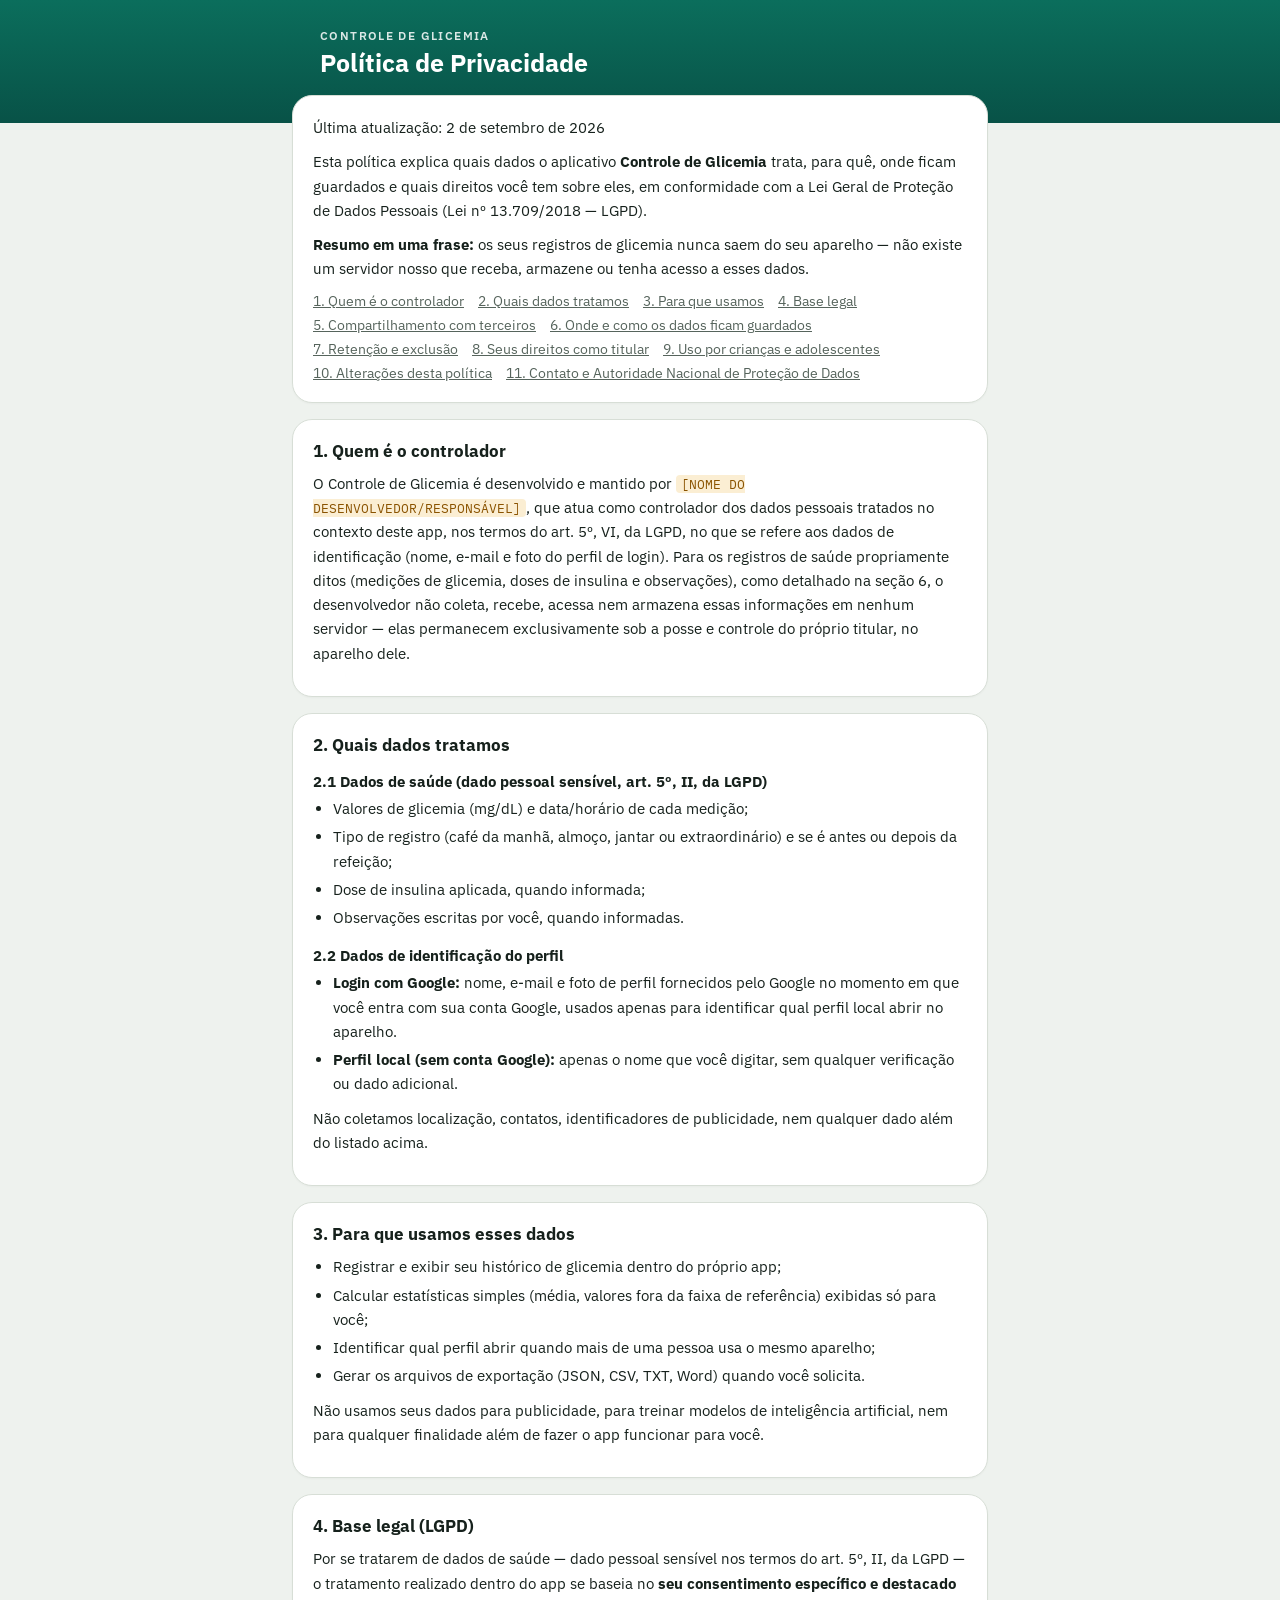
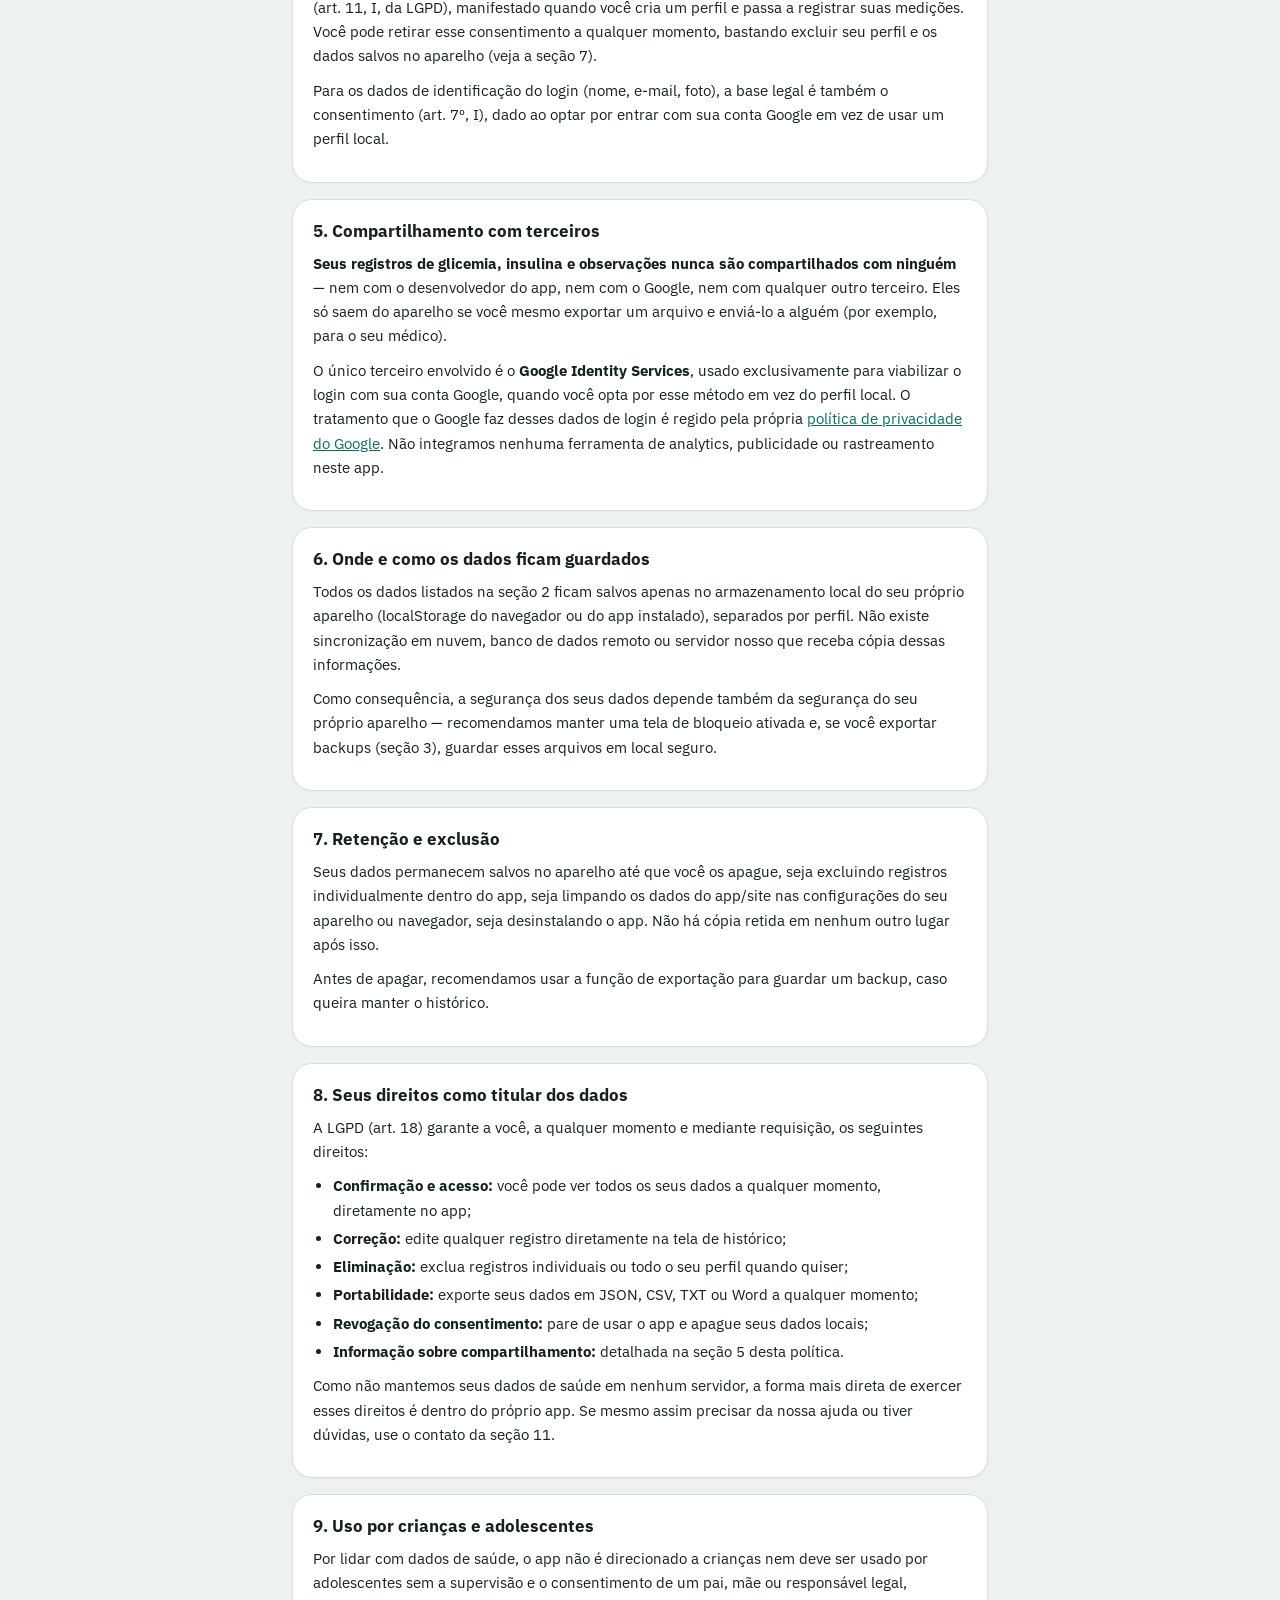
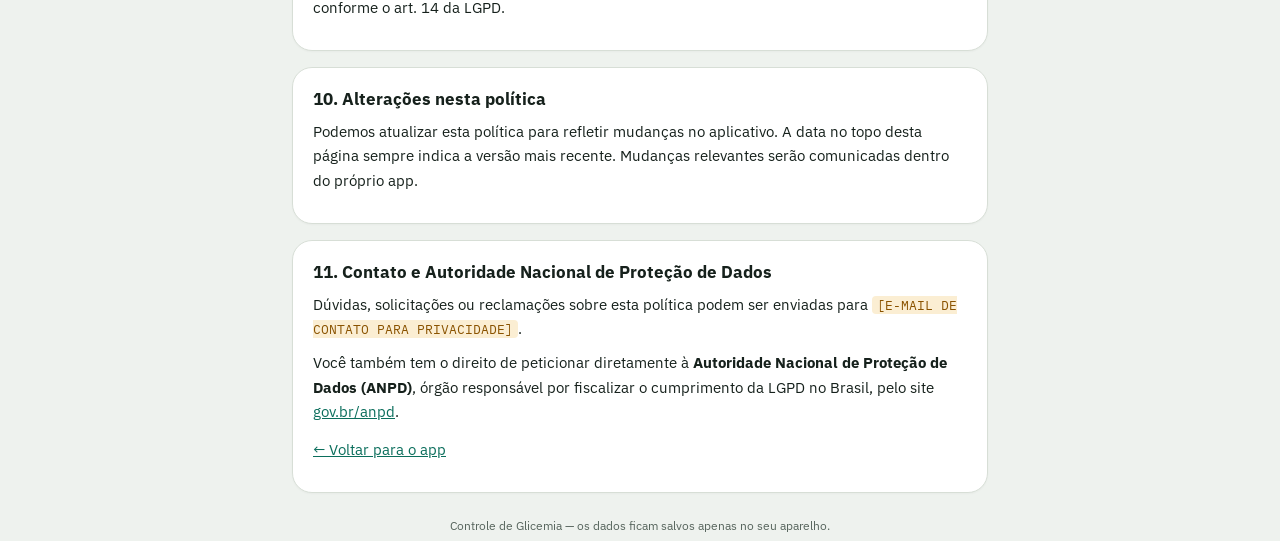
==== controle-glicemia/privacidade.html @ b474ab2a "Adiciona política de privacidade conforme a LGPD Cria controle-glicemia/privacidade.html cobrindo os" ====
<!DOCTYPE html>
<html lang="pt-BR">
<head>
<meta charset="UTF-8">
<meta name="viewport" content="width=device-width, initial-scale=1.0">
<title>Política de Privacidade — Controle de Glicemia</title>
<meta name="theme-color" content="#0b6e5c">
<link rel="icon" href="icons/icon-192.png">
<link rel="preconnect" href="https://fonts.googleapis.com">
<link rel="preconnect" href="https://fonts.gstatic.com" crossorigin>
<link rel="stylesheet" href="https://fonts.googleapis.com/css2?family=IBM+Plex+Mono:wght@500;600;700&family=IBM+Plex+Sans:wght@400;500;600;700&display=swap">
<link rel="stylesheet" href="style.css">
<style>
  .policy-container {
    max-width: 720px;
  }
  .policy-updated {
    font-size: 0.82rem;
    color: var(--ink-muted);
    margin: 0 0 4px;
  }
  .policy-card h2 {
    font-size: 1.05rem;
    font-weight: 700;
    margin: 0 0 10px;
  }
  .policy-card h3 {
    font-size: 0.92rem;
    font-weight: 700;
    margin: 16px 0 6px;
  }
  .policy-card p {
    margin: 0 0 10px;
    font-size: 0.92rem;
    line-height: 1.65;
    color: var(--ink);
  }
  .policy-card ul {
    margin: 0 0 10px;
    padding-left: 20px;
    font-size: 0.92rem;
    line-height: 1.65;
  }
  .policy-card li {
    margin-bottom: 4px;
  }
  .policy-card a {
    color: var(--accent);
  }
  .policy-toc {
    display: flex;
    flex-wrap: wrap;
    gap: 6px 14px;
    font-size: 0.85rem;
  }
  .policy-toc a {
    color: var(--ink-muted);
  }
  .policy-back {
    display: inline-block;
    margin-top: 4px;
  }
  .placeholder {
    background: var(--status-high-bg);
    color: var(--status-high-fg);
    padding: 1px 5px;
    border-radius: 4px;
    font-family: var(--font-mono);
    font-size: 0.85em;
  }
</style>
</head>
<body>
  <header class="app-header">
    <div class="header-inner">
      <div class="header-text">
        <p class="eyebrow">Controle de Glicemia</p>
        <h1>Política de Privacidade</h1>
      </div>
    </div>
  </header>

  <main class="container policy-container">

    <section class="card policy-card">
      <p class="policy-updated">Última atualização: 2 de setembro de 2026</p>
      <p>
        Esta política explica quais dados o aplicativo <strong>Controle de
        Glicemia</strong> trata, para quê, onde ficam guardados e quais
        direitos você tem sobre eles, em conformidade com a Lei Geral de
        Proteção de Dados Pessoais (Lei nº 13.709/2018 — LGPD).
      </p>
      <p>
        <strong>Resumo em uma frase:</strong> os seus registros de glicemia
        nunca saem do seu aparelho — não existe um servidor nosso que
        receba, armazene ou tenha acesso a esses dados.
      </p>
      <nav class="policy-toc" aria-label="Sumário">
        <a href="#controlador">1. Quem é o controlador</a>
        <a href="#dados">2. Quais dados tratamos</a>
        <a href="#finalidade">3. Para que usamos</a>
        <a href="#base-legal">4. Base legal</a>
        <a href="#terceiros">5. Compartilhamento com terceiros</a>
        <a href="#armazenamento">6. Onde e como os dados ficam guardados</a>
        <a href="#retencao">7. Retenção e exclusão</a>
        <a href="#direitos">8. Seus direitos como titular</a>
        <a href="#criancas">9. Uso por crianças e adolescentes</a>
        <a href="#alteracoes">10. Alterações desta política</a>
        <a href="#contato">11. Contato e Autoridade Nacional de Proteção de Dados</a>
      </nav>
    </section>

    <section class="card policy-card" id="controlador">
      <h2>1. Quem é o controlador</h2>
      <p>
        O Controle de Glicemia é desenvolvido e mantido por
        <span class="placeholder">[NOME DO DESENVOLVEDOR/RESPONSÁVEL]</span>,
        que atua como controlador dos dados pessoais tratados no contexto
        deste app, nos termos do art. 5º, VI, da LGPD, no que se refere aos
        dados de identificação (nome, e-mail e foto do perfil de login).
        Para os registros de saúde propriamente ditos (medições de
        glicemia, doses de insulina e observações), como detalhado na
        seção 6, o desenvolvedor não coleta, recebe, acessa nem armazena
        essas informações em nenhum servidor — elas permanecem
        exclusivamente sob a posse e controle do próprio titular, no
        aparelho dele.
      </p>
    </section>

    <section class="card policy-card" id="dados">
      <h2>2. Quais dados tratamos</h2>
      <h3>2.1 Dados de saúde (dado pessoal sensível, art. 5º, II, da LGPD)</h3>
      <ul>
        <li>Valores de glicemia (mg/dL) e data/horário de cada medição;</li>
        <li>Tipo de registro (café da manhã, almoço, jantar ou extraordinário) e se é antes ou depois da refeição;</li>
        <li>Dose de insulina aplicada, quando informada;</li>
        <li>Observações escritas por você, quando informadas.</li>
      </ul>
      <h3>2.2 Dados de identificação do perfil</h3>
      <ul>
        <li><strong>Login com Google:</strong> nome, e-mail e foto de perfil fornecidos pelo Google no momento em que você entra com sua conta Google, usados apenas para identificar qual perfil local abrir no aparelho.</li>
        <li><strong>Perfil local (sem conta Google):</strong> apenas o nome que você digitar, sem qualquer verificação ou dado adicional.</li>
      </ul>
      <p>Não coletamos localização, contatos, identificadores de publicidade, nem qualquer dado além do listado acima.</p>
    </section>

    <section class="card policy-card" id="finalidade">
      <h2>3. Para que usamos esses dados</h2>
      <ul>
        <li>Registrar e exibir seu histórico de glicemia dentro do próprio app;</li>
        <li>Calcular estatísticas simples (média, valores fora da faixa de referência) exibidas só para você;</li>
        <li>Identificar qual perfil abrir quando mais de uma pessoa usa o mesmo aparelho;</li>
        <li>Gerar os arquivos de exportação (JSON, CSV, TXT, Word) quando você solicita.</li>
      </ul>
      <p>Não usamos seus dados para publicidade, para treinar modelos de inteligência artificial, nem para qualquer finalidade além de fazer o app funcionar para você.</p>
    </section>

    <section class="card policy-card" id="base-legal">
      <h2>4. Base legal (LGPD)</h2>
      <p>
        Por se tratarem de dados de saúde — dado pessoal sensível nos
        termos do art. 5º, II, da LGPD — o tratamento realizado dentro do
        app se baseia no <strong>seu consentimento específico e destacado</strong>
        (art. 11, I, da LGPD), manifestado quando você cria um perfil e
        passa a registrar suas medições. Você pode retirar esse
        consentimento a qualquer momento, bastando excluir seu perfil e os
        dados salvos no aparelho (veja a seção 7).
      </p>
      <p>
        Para os dados de identificação do login (nome, e-mail, foto), a
        base legal é também o consentimento (art. 7º, I), dado ao optar
        por entrar com sua conta Google em vez de usar um perfil local.
      </p>
    </section>

    <section class="card policy-card" id="terceiros">
      <h2>5. Compartilhamento com terceiros</h2>
      <p>
        <strong>Seus registros de glicemia, insulina e observações nunca
        são compartilhados com ninguém</strong> — nem com o desenvolvedor
        do app, nem com o Google, nem com qualquer outro terceiro. Eles só
        saem do aparelho se você mesmo exportar um arquivo e enviá-lo a
        alguém (por exemplo, para o seu médico).
      </p>
      <p>
        O único terceiro envolvido é o <strong>Google Identity Services</strong>,
        usado exclusivamente para viabilizar o login com sua conta Google,
        quando você opta por esse método em vez do perfil local. O
        tratamento que o Google faz desses dados de login é regido pela
        própria
        <a href="https://policies.google.com/privacy" target="_blank" rel="noopener">política de privacidade do Google</a>.
        Não integramos nenhuma ferramenta de analytics, publicidade ou
        rastreamento neste app.
      </p>
    </section>

    <section class="card policy-card" id="armazenamento">
      <h2>6. Onde e como os dados ficam guardados</h2>
      <p>
        Todos os dados listados na seção 2 ficam salvos apenas no
        armazenamento local do seu próprio aparelho (localStorage do
        navegador ou do app instalado), separados por perfil. Não existe
        sincronização em nuvem, banco de dados remoto ou servidor nosso
        que receba cópia dessas informações.
      </p>
      <p>
        Como consequência, a segurança dos seus dados depende também da
        segurança do seu próprio aparelho — recomendamos manter uma tela
        de bloqueio ativada e, se você exportar backups (seção 3), guardar
        esses arquivos em local seguro.
      </p>
    </section>

    <section class="card policy-card" id="retencao">
      <h2>7. Retenção e exclusão</h2>
      <p>
        Seus dados permanecem salvos no aparelho até que você os apague,
        seja excluindo registros individualmente dentro do app, seja
        limpando os dados do app/site nas configurações do seu aparelho ou
        navegador, seja desinstalando o app. Não há cópia retida em
        nenhum outro lugar após isso.
      </p>
      <p>
        Antes de apagar, recomendamos usar a função de exportação para
        guardar um backup, caso queira manter o histórico.
      </p>
    </section>

    <section class="card policy-card" id="direitos">
      <h2>8. Seus direitos como titular dos dados</h2>
      <p>A LGPD (art. 18) garante a você, a qualquer momento e mediante requisição, os seguintes direitos:</p>
      <ul>
        <li><strong>Confirmação e acesso:</strong> você pode ver todos os seus dados a qualquer momento, diretamente no app;</li>
        <li><strong>Correção:</strong> edite qualquer registro diretamente na tela de histórico;</li>
        <li><strong>Eliminação:</strong> exclua registros individuais ou todo o seu perfil quando quiser;</li>
        <li><strong>Portabilidade:</strong> exporte seus dados em JSON, CSV, TXT ou Word a qualquer momento;</li>
        <li><strong>Revogação do consentimento:</strong> pare de usar o app e apague seus dados locais;</li>
        <li><strong>Informação sobre compartilhamento:</strong> detalhada na seção 5 desta política.</li>
      </ul>
      <p>
        Como não mantemos seus dados de saúde em nenhum servidor, a forma
        mais direta de exercer esses direitos é dentro do próprio app. Se
        mesmo assim precisar da nossa ajuda ou tiver dúvidas, use o
        contato da seção 11.
      </p>
    </section>

    <section class="card policy-card" id="criancas">
      <h2>9. Uso por crianças e adolescentes</h2>
      <p>
        Por lidar com dados de saúde, o app não é direcionado a crianças
        nem deve ser usado por adolescentes sem a supervisão e o
        consentimento de um pai, mãe ou responsável legal, conforme o
        art. 14 da LGPD.
      </p>
    </section>

    <section class="card policy-card" id="alteracoes">
      <h2>10. Alterações nesta política</h2>
      <p>
        Podemos atualizar esta política para refletir mudanças no
        aplicativo. A data no topo desta página sempre indica a versão
        mais recente. Mudanças relevantes serão comunicadas dentro do
        próprio app.
      </p>
    </section>

    <section class="card policy-card" id="contato">
      <h2>11. Contato e Autoridade Nacional de Proteção de Dados</h2>
      <p>
        Dúvidas, solicitações ou reclamações sobre esta política podem ser
        enviadas para
        <span class="placeholder">[E-MAIL DE CONTATO PARA PRIVACIDADE]</span>.
      </p>
      <p>
        Você também tem o direito de peticionar diretamente à
        <strong>Autoridade Nacional de Proteção de Dados (ANPD)</strong>,
        órgão responsável por fiscalizar o cumprimento da LGPD no Brasil,
        pelo site
        <a href="https://www.gov.br/anpd" target="_blank" rel="noopener">gov.br/anpd</a>.
      </p>
      <p><a class="policy-back" href="index.html">← Voltar para o app</a></p>
    </section>

  </main>

  <footer class="app-footer">Controle de Glicemia — os dados ficam salvos apenas no seu aparelho.</footer>
</body>
</html>
---- controle-glicemia/style.css ----
/* ---------------------------------------------------------
   Tokens — light palette lives on bare :root; dark redefines
   the same tokens under prefers-color-scheme and [data-theme].
   --------------------------------------------------------- */
:root {
  color-scheme: light;

  --bg: #eef2ee;
  --surface: #ffffff;
  --surface-2: #e4e9e3;
  --ink: #16211c;
  --ink-muted: #56645c;
  --line: #d7ded6;

  --accent: #0b6e5c;
  --accent-strong: #085247;
  --accent-ink: #ffffff;
  --focus-ring: #0b6e5c66;

  --status-low-fg: #a4271e;
  --status-low-bg: #fbe6e3;
  --status-high-fg: #8a5300;
  --status-high-bg: #fbeed3;
  --status-ok-fg: #1e7d46;
  --status-ok-bg: #e3f3e8;
  --status-neutral-fg: #56645c;
  --status-neutral-bg: #e4e9e3;

  --lcd-bg: #10201b;
  --lcd-bg-2: #16302a;
  --lcd-ink: #d6ffe9;
  --lcd-ink-dim: #7fae9c;

  --radius-lg: 20px;
  --radius-md: 12px;
  --radius-sm: 8px;

  --font-body: "IBM Plex Sans", "Segoe UI", system-ui, sans-serif;
  --font-mono: "IBM Plex Mono", "SFMono-Regular", Consolas, monospace;
}

@media (prefers-color-scheme: dark) {
  :root:not([data-theme="light"]) {
    color-scheme: dark;

    --bg: #0f1512;
    --surface: #171f1a;
    --surface-2: #1f2922;
    --ink: #e9efe9;
    --ink-muted: #9bab9f;
    --line: #2b362f;

    --accent: #3fcaa9;
    --accent-strong: #64d9bd;
    --accent-ink: #08201a;
    --focus-ring: #3fcaa980;

    --status-low-fg: #ff9a8f;
    --status-low-bg: #3a1a16;
    --status-high-fg: #ffcb70;
    --status-high-bg: #3a2a0c;
    --status-ok-fg: #7fe0a0;
    --status-ok-bg: #123320;
    --status-neutral-fg: #9bab9f;
    --status-neutral-bg: #1f2922;

    --lcd-bg: #081310;
    --lcd-bg-2: #0e211c;
    --lcd-ink: #bdf5da;
    --lcd-ink-dim: #5c8a78;
  }
}

:root[data-theme="dark"] {
  color-scheme: dark;

  --bg: #0f1512;
  --surface: #171f1a;
  --surface-2: #1f2922;
  --ink: #e9efe9;
  --ink-muted: #9bab9f;
  --line: #2b362f;

  --accent: #3fcaa9;
  --accent-strong: #64d9bd;
  --accent-ink: #08201a;
  --focus-ring: #3fcaa980;

  --status-low-fg: #ff9a8f;
  --status-low-bg: #3a1a16;
  --status-high-fg: #ffcb70;
  --status-high-bg: #3a2a0c;
  --status-ok-fg: #7fe0a0;
  --status-ok-bg: #123320;
  --status-neutral-fg: #9bab9f;
  --status-neutral-bg: #1f2922;

  --lcd-bg: #081310;
  --lcd-bg-2: #0e211c;
  --lcd-ink: #bdf5da;
  --lcd-ink-dim: #5c8a78;
}

/* ---------------------------------------------------------
   Base
   --------------------------------------------------------- */
* {
  box-sizing: border-box;
}

body {
  margin: 0;
  font-family: var(--font-body);
  background: var(--bg);
  color: var(--ink);
  padding-bottom: 8px;
}

@media (prefers-reduced-motion: no-preference) {
  .card,
  .lcd-panel {
    animation: rise 0.35s ease-out both;
  }
}

@keyframes rise {
  from {
    opacity: 0;
    transform: translateY(6px);
  }
  to {
    opacity: 1;
    transform: none;
  }
}

.app-header {
  padding: 28px 16px 44px;
  background: linear-gradient(180deg, var(--accent) 0%, var(--accent-strong) 100%);
  color: var(--accent-ink);
}

.header-inner {
  max-width: 640px;
  margin: 0 auto;
  display: flex;
  flex-wrap: wrap;
  align-items: center;
  justify-content: space-between;
  gap: 10px 12px;
}

.header-text {
  min-width: 0;
}

.header-actions {
  display: flex;
  align-items: center;
  gap: 8px;
  flex-shrink: 0;
}

@media (max-width: 460px) {
  #theme-toggle-label {
    display: none;
  }

  .icon-toggle-btn {
    padding: 8px;
  }
}

.eyebrow {
  margin: 0 0 4px;
  font-size: 0.72rem;
  font-weight: 600;
  letter-spacing: 0.12em;
  text-transform: uppercase;
  opacity: 0.85;
}

.app-header h1 {
  margin: 0;
  font-size: 1.55rem;
  font-weight: 700;
  text-wrap: balance;
}

.container {
  max-width: 640px;
  margin: -28px auto 0;
  padding: 0 12px;
  display: flex;
  flex-direction: column;
  gap: 16px;
}

.app-footer {
  max-width: 640px;
  margin: 24px auto 0;
  padding: 0 24px;
  text-align: center;
  font-size: 0.78rem;
  color: var(--ink-muted);
}

.app-footer a {
  color: inherit;
  text-decoration: underline;
}

/* ---------------------------------------------------------
   LCD panel — the glucometer-screen hero
   --------------------------------------------------------- */
.lcd-panel {
  background: radial-gradient(120% 160% at 15% 0%, var(--lcd-bg-2) 0%, var(--lcd-bg) 70%);
  border-radius: var(--radius-lg);
  padding: 20px 22px 22px;
  box-shadow: 0 12px 28px -16px rgba(0, 0, 0, 0.45), inset 0 0 0 1px rgba(255, 255, 255, 0.04);
  color: var(--lcd-ink);
}

.lcd-top {
  display: flex;
  align-items: center;
  justify-content: space-between;
  gap: 10px;
  margin-bottom: 10px;
}

.lcd-context {
  font-size: 0.78rem;
  font-weight: 500;
  color: var(--lcd-ink-dim);
  letter-spacing: 0.02em;
}

.lcd-status-pill {
  font-family: var(--font-mono);
  font-size: 0.68rem;
  font-weight: 600;
  letter-spacing: 0.06em;
  padding: 3px 9px;
  border-radius: 999px;
  white-space: nowrap;
}

.lcd-readout {
  display: flex;
  align-items: baseline;
  gap: 8px;
  line-height: 1;
}

.lcd-value {
  font-family: var(--font-mono);
  font-size: clamp(2.6rem, 12vw, 3.4rem);
  font-weight: 600;
  font-variant-numeric: tabular-nums;
  letter-spacing: 0.01em;
}

.lcd-unit {
  font-family: var(--font-mono);
  font-size: 1rem;
  color: var(--lcd-ink-dim);
}

.lcd-meta {
  margin-top: 8px;
  font-size: 0.82rem;
  color: var(--lcd-ink-dim);
}

/* status pill color roles, shared by the LCD panel and history items */
.status-low {
  color: var(--status-low-fg);
  background: var(--status-low-bg);
}

.status-high {
  color: var(--status-high-fg);
  background: var(--status-high-bg);
}

.status-normal {
  color: var(--status-ok-fg);
  background: var(--status-ok-bg);
}

.status-neutral {
  color: var(--status-neutral-fg);
  background: var(--status-neutral-bg);
}

/* ---------------------------------------------------------
   Cards
   --------------------------------------------------------- */
.card {
  background: var(--surface);
  border: 1px solid var(--line);
  border-radius: var(--radius-lg);
  padding: 20px;
  box-shadow: 0 1px 2px rgba(0, 0, 0, 0.03);
}

.card-muted {
  background: transparent;
  box-shadow: none;
}

.card-head {
  margin-bottom: 14px;
}

.card-head h2 {
  margin: 0 0 2px;
  font-size: 1.02rem;
  font-weight: 600;
  text-wrap: balance;
}

.card-sub {
  margin: 0;
  font-size: 0.82rem;
  color: var(--ink-muted);
}

/* ---------------------------------------------------------
   Form fields
   --------------------------------------------------------- */
.field {
  margin-bottom: 14px;
}

.field:last-of-type {
  margin-bottom: 0;
}

.field-row {
  display: flex;
  gap: 12px;
  margin-bottom: 14px;
}

.field-row .field {
  flex: 1;
  min-width: 0;
  margin-bottom: 0;
}

label {
  display: block;
  font-size: 0.78rem;
  font-weight: 600;
  color: var(--ink-muted);
  letter-spacing: 0.02em;
  margin-bottom: 6px;
}

.optional {
  font-weight: 400;
  font-style: italic;
}

input[type="date"],
input[type="time"],
input[type="number"],
input[type="text"],
select,
textarea {
  width: 100%;
  padding: 10px 12px;
  border: 1px solid var(--line);
  border-radius: var(--radius-sm);
  font-size: 1rem;
  font-family: inherit;
  background: var(--surface);
  color: var(--ink);
}

input[type="number"] {
  font-family: var(--font-mono);
  font-variant-numeric: tabular-nums;
}

textarea {
  resize: vertical;
  font-family: var(--font-body);
}

input:focus-visible,
select:focus-visible,
textarea:focus-visible,
button:focus-visible {
  outline: 2px solid var(--focus-ring);
  outline-offset: 1px;
}

.radio-group {
  display: flex;
  gap: 18px;
  padding-top: 2px;
}

.radio-option {
  display: flex;
  align-items: center;
  gap: 7px;
  font-size: 0.92rem;
  font-weight: 400;
  color: var(--ink);
  margin-bottom: 0;
}

.radio-option input {
  width: auto;
  accent-color: var(--accent);
}

.form-actions {
  display: flex;
  gap: 10px;
  flex-wrap: wrap;
  margin-top: 6px;
}

.btn {
  border: none;
  border-radius: var(--radius-sm);
  padding: 11px 18px;
  font-size: 0.92rem;
  font-weight: 600;
  font-family: inherit;
  cursor: pointer;
}

.btn-primary {
  background: var(--accent);
  color: var(--accent-ink);
}

.btn-primary:hover {
  background: var(--accent-strong);
}

.btn-secondary {
  background: var(--surface-2);
  color: var(--ink);
}

.btn-secondary:hover {
  background: var(--line);
}

.file-btn {
  display: inline-flex;
  align-items: center;
  justify-content: center;
}

.hidden {
  display: none !important;
}

.hint {
  font-size: 0.85rem;
  color: var(--ink-muted);
  margin-top: 0;
}

/* ---------------------------------------------------------
   Stats
   --------------------------------------------------------- */
.stats {
  display: grid;
  grid-template-columns: repeat(auto-fit, minmax(128px, 1fr));
  gap: 10px;
}

.stat-box {
  background: var(--surface-2);
  border-radius: var(--radius-md);
  padding: 12px 14px;
}

.stat-box .stat-label {
  font-size: 0.72rem;
  color: var(--ink-muted);
  margin-bottom: 4px;
  letter-spacing: 0.01em;
}

.stat-box .stat-value {
  font-family: var(--font-mono);
  font-size: 1.1rem;
  font-weight: 600;
  font-variant-numeric: tabular-nums;
}

.empty-state {
  color: var(--ink-muted);
  font-size: 0.88rem;
  text-align: center;
  padding: 22px 10px;
  background: var(--surface-2);
  border-radius: var(--radius-md);
}

/* ---------------------------------------------------------
   History
   --------------------------------------------------------- */
.history-header {
  display: flex;
  align-items: flex-start;
  justify-content: space-between;
  gap: 10px;
  margin-bottom: 4px;
}

.history-header select {
  width: auto;
  flex-shrink: 0;
}

.reading-item {
  border: 1px solid var(--line);
  border-radius: var(--radius-md);
  padding: 13px 14px;
  margin-bottom: 10px;
  display: flex;
  justify-content: space-between;
  gap: 10px;
  align-items: flex-start;
}

.reading-item:last-child {
  margin-bottom: 0;
}

.reading-main {
  flex: 1;
  min-width: 0;
}

.reading-datetime {
  font-family: var(--font-mono);
  font-size: 0.76rem;
  color: var(--ink-muted);
  margin-bottom: 3px;
  font-variant-numeric: tabular-nums;
}

.reading-type {
  font-weight: 600;
  font-size: 0.94rem;
  margin-bottom: 6px;
}

.reading-value {
  display: inline-block;
  font-family: var(--font-mono);
  font-size: 1.25rem;
  font-weight: 600;
  font-variant-numeric: tabular-nums;
  padding: 2px 9px;
  border-radius: var(--radius-sm);
}

.reading-extra {
  font-size: 0.83rem;
  color: var(--ink-muted);
  margin-top: 6px;
}

.reading-notes {
  font-size: 0.85rem;
  color: var(--ink);
  margin-top: 6px;
  white-space: pre-wrap;
  word-break: break-word;
}

.reading-actions {
  display: flex;
  flex-direction: column;
  gap: 6px;
  flex-shrink: 0;
}

.icon-btn {
  border: none;
  background: var(--surface-2);
  color: var(--ink);
  border-radius: var(--radius-sm);
  padding: 6px 11px;
  font-size: 0.78rem;
  font-weight: 500;
  font-family: inherit;
  cursor: pointer;
}

.icon-btn:hover {
  background: var(--line);
}

.icon-btn.danger {
  background: var(--status-low-bg);
  color: var(--status-low-fg);
}

/* ---------------------------------------------------------
   Sign-in screen
   --------------------------------------------------------- */
.signin-screen {
  min-height: 100vh;
  min-height: 100dvh;
  display: flex;
  align-items: center;
  justify-content: center;
  padding: 32px 16px;
  background: radial-gradient(120% 90% at 20% 0%, var(--lcd-bg-2) 0%, var(--lcd-bg) 60%);
}

.signin-card {
  width: 100%;
  max-width: 400px;
  background: var(--surface);
  border-radius: var(--radius-lg);
  padding: 28px 24px;
  box-shadow: 0 20px 44px -20px rgba(0, 0, 0, 0.35);
}

.signin-card .eyebrow {
  color: var(--accent);
  opacity: 1;
}

.signin-title {
  margin: 0 0 10px;
  font-size: 1.4rem;
  font-weight: 700;
  text-wrap: balance;
}

.signin-sub {
  margin: 0 0 22px;
  font-size: 0.88rem;
  color: var(--ink-muted);
  line-height: 1.5;
}

.signin-consent {
  margin: -14px 0 20px;
  font-size: 0.78rem;
  color: var(--ink-muted);
  line-height: 1.5;
}

.signin-consent a {
  color: var(--accent);
}

.signin-label {
  margin: 0 0 10px;
  font-size: 0.78rem;
  font-weight: 600;
  color: var(--ink-muted);
  letter-spacing: 0.02em;
}

.known-profiles {
  margin-bottom: 4px;
}

.known-profiles-list {
  display: flex;
  flex-direction: column;
  gap: 8px;
  margin-bottom: 4px;
}

.known-profile-btn {
  display: flex;
  align-items: center;
  gap: 10px;
  width: 100%;
  border: 1px solid var(--line);
  background: var(--surface);
  border-radius: var(--radius-md);
  padding: 9px 12px;
  font-size: 0.92rem;
  font-weight: 500;
  color: var(--ink);
  font-family: inherit;
  cursor: pointer;
  text-align: left;
}

.known-profile-btn:hover {
  background: var(--surface-2);
}

.signin-divider {
  display: flex;
  align-items: center;
  gap: 10px;
  margin: 18px 0;
  color: var(--ink-muted);
  font-size: 0.76rem;
  text-transform: uppercase;
  letter-spacing: 0.06em;
}

.signin-divider::before,
.signin-divider::after {
  content: "";
  flex: 1;
  height: 1px;
  background: var(--line);
}

.google-signin-area {
  display: flex;
  flex-direction: column;
  align-items: center;
  gap: 8px;
}

.signin-note {
  font-size: 0.8rem;
  color: var(--ink-muted);
  text-align: center;
}

.local-profile-form label {
  margin-bottom: 8px;
}

.local-profile-row {
  display: flex;
  gap: 8px;
}

.local-profile-row input {
  flex: 1;
  min-width: 0;
}

.signin-hint {
  margin: 8px 0 0;
  font-size: 0.78rem;
  color: var(--ink-muted);
}

/* ---------------------------------------------------------
   Profile chip & theme toggle (in-app header)
   --------------------------------------------------------- */
.profile-chip,
.icon-toggle-btn {
  display: flex;
  align-items: center;
  gap: 6px;
  border: 1px solid rgba(255, 255, 255, 0.35);
  background: rgba(255, 255, 255, 0.12);
  color: var(--accent-ink);
  border-radius: 999px;
  padding: 5px 10px 5px 5px;
  font-size: 0.8rem;
  font-weight: 600;
  font-family: inherit;
  cursor: pointer;
}

.icon-toggle-btn {
  padding: 6px 12px;
}

.icon-toggle-btn:hover,
.profile-chip:hover {
  background: rgba(255, 255, 255, 0.2);
}

.theme-icon {
  flex-shrink: 0;
}

.profile-avatar {
  width: 24px;
  height: 24px;
  border-radius: 50%;
  background: rgba(255, 255, 255, 0.85);
  color: var(--accent-strong);
  display: flex;
  align-items: center;
  justify-content: center;
  font-size: 0.7rem;
  font-weight: 700;
  background-size: cover;
  background-position: center;
  flex-shrink: 0;
}

.profile-avatar-lg {
  width: 34px;
  height: 34px;
  font-size: 0.8rem;
  background-color: var(--surface-2);
  color: var(--ink);
}

.profile-name {
  max-width: 110px;
  overflow: hidden;
  text-overflow: ellipsis;
  white-space: nowrap;
}

/* ---------------------------------------------------------
   Export grid
   --------------------------------------------------------- */
.export-grid {
  display: grid;
  grid-template-columns: repeat(auto-fit, minmax(150px, 1fr));
  gap: 10px;
  margin-bottom: 14px;
}

.export-btn {
  display: flex;
  flex-direction: column;
  align-items: flex-start;
  gap: 3px;
  border: 1px solid var(--line);
  background: var(--surface);
  border-radius: var(--radius-md);
  padding: 12px 14px;
  text-align: left;
  cursor: pointer;
  font-family: inherit;
}

.export-btn:hover {
  border-color: var(--accent);
  background: var(--surface-2);
}

.export-btn-format {
  font-weight: 700;
  font-size: 0.9rem;
  color: var(--accent);
}

.export-btn-desc {
  font-size: 0.76rem;
  color: var(--ink-muted);
}
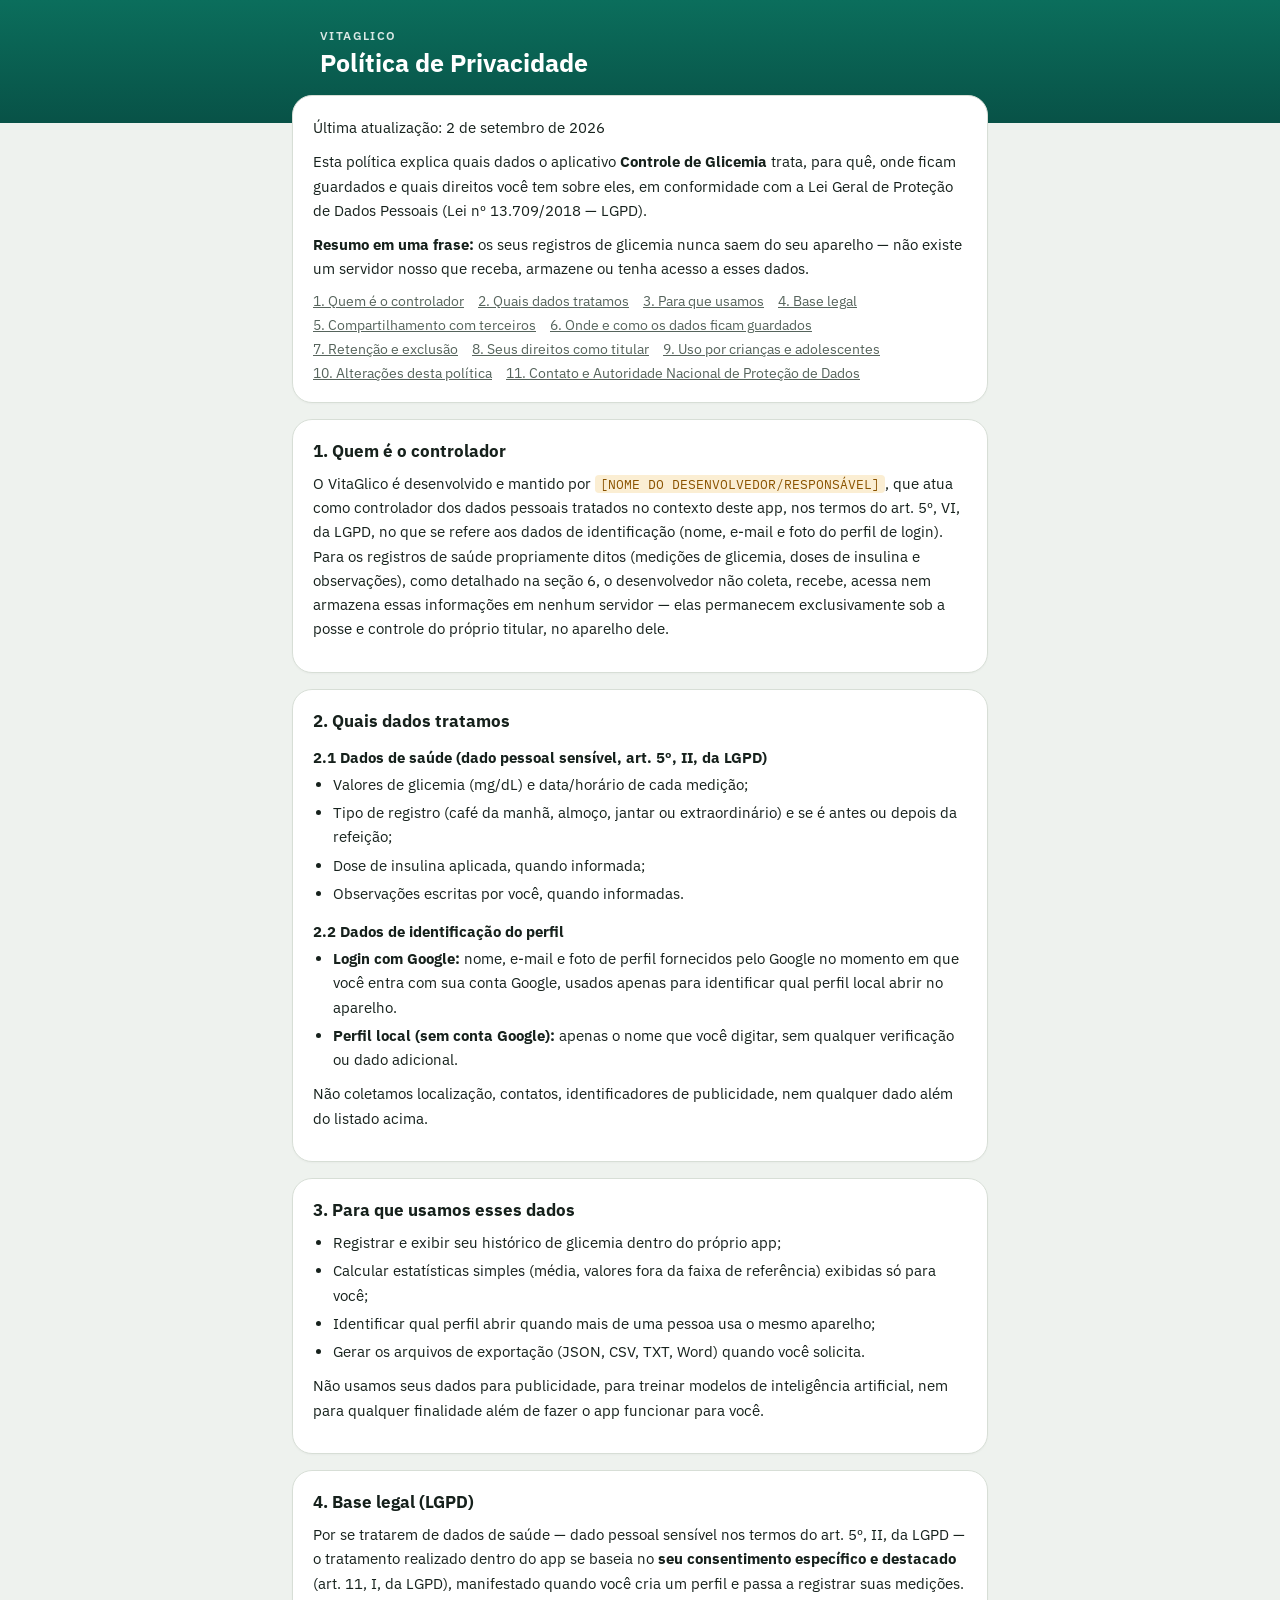
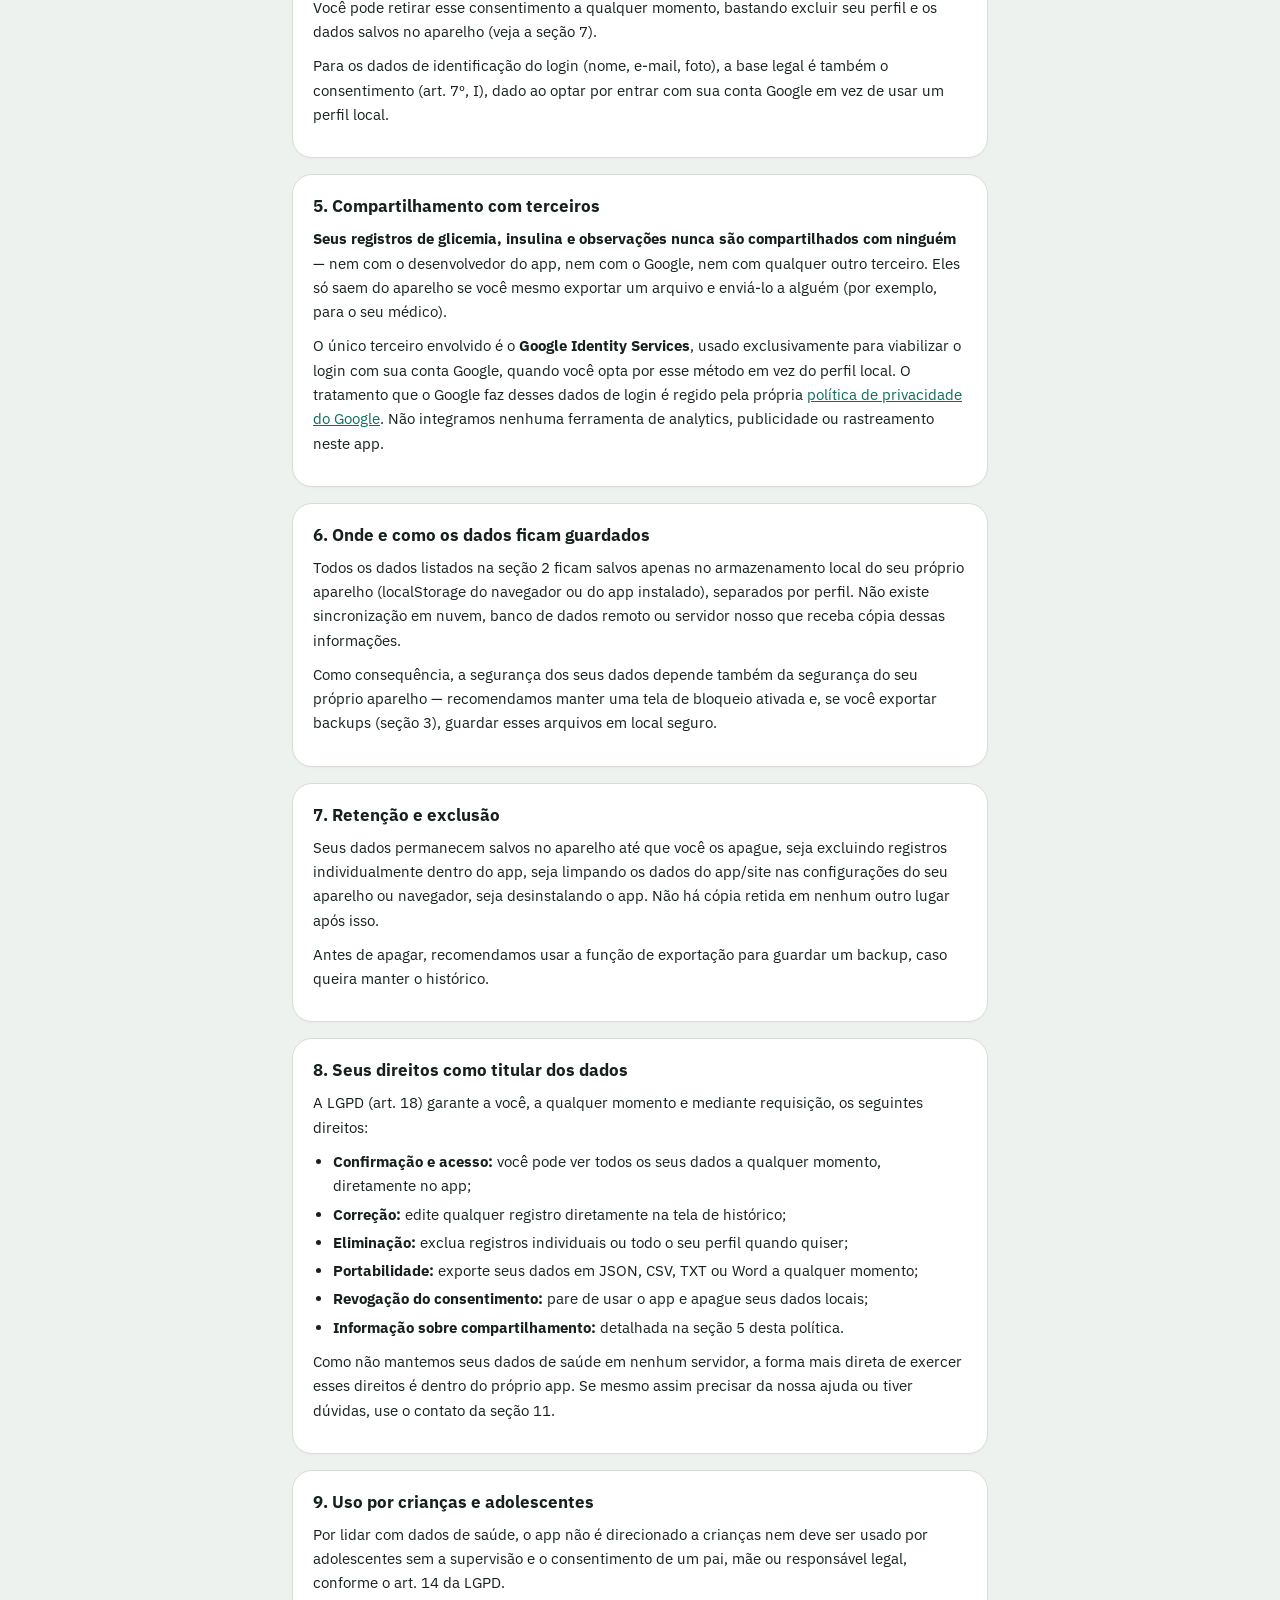
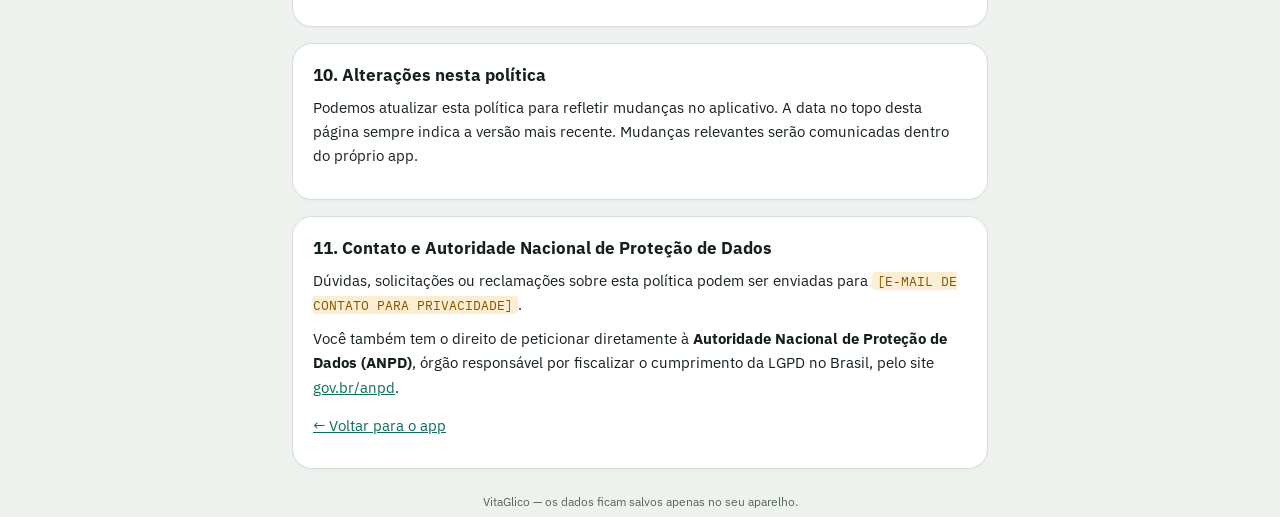
==== commit 58c80496: "Renomeia o app para VitaGlico Atualiza o nome exibido em manifest.webmanifest (name/short_name), tít" ====
--- a/controle-glicemia/privacidade.html
+++ b/controle-glicemia/privacidade.html
@@ -3,7 +3,7 @@
 <head>
 <meta charset="UTF-8">
 <meta name="viewport" content="width=device-width, initial-scale=1.0">
-<title>Política de Privacidade — Controle de Glicemia</title>
+<title>Política de Privacidade — VitaGlico</title>
 <meta name="theme-color" content="#0b6e5c">
 <link rel="icon" href="icons/icon-192.png">
 <link rel="preconnect" href="https://fonts.googleapis.com">
@@ -74,7 +74,7 @@
   <header class="app-header">
     <div class="header-inner">
       <div class="header-text">
-        <p class="eyebrow">Controle de Glicemia</p>
+        <p class="eyebrow">VitaGlico</p>
         <h1>Política de Privacidade</h1>
       </div>
     </div>
@@ -113,7 +113,7 @@
     <section class="card policy-card" id="controlador">
       <h2>1. Quem é o controlador</h2>
       <p>
-        O Controle de Glicemia é desenvolvido e mantido por
+        O VitaGlico é desenvolvido e mantido por
         <span class="placeholder">[NOME DO DESENVOLVEDOR/RESPONSÁVEL]</span>,
         que atua como controlador dos dados pessoais tratados no contexto
         deste app, nos termos do art. 5º, VI, da LGPD, no que se refere aos
@@ -284,6 +284,6 @@
 
   </main>
 
-  <footer class="app-footer">Controle de Glicemia — os dados ficam salvos apenas no seu aparelho.</footer>
+  <footer class="app-footer">VitaGlico — os dados ficam salvos apenas no seu aparelho.</footer>
 </body>
 </html>
